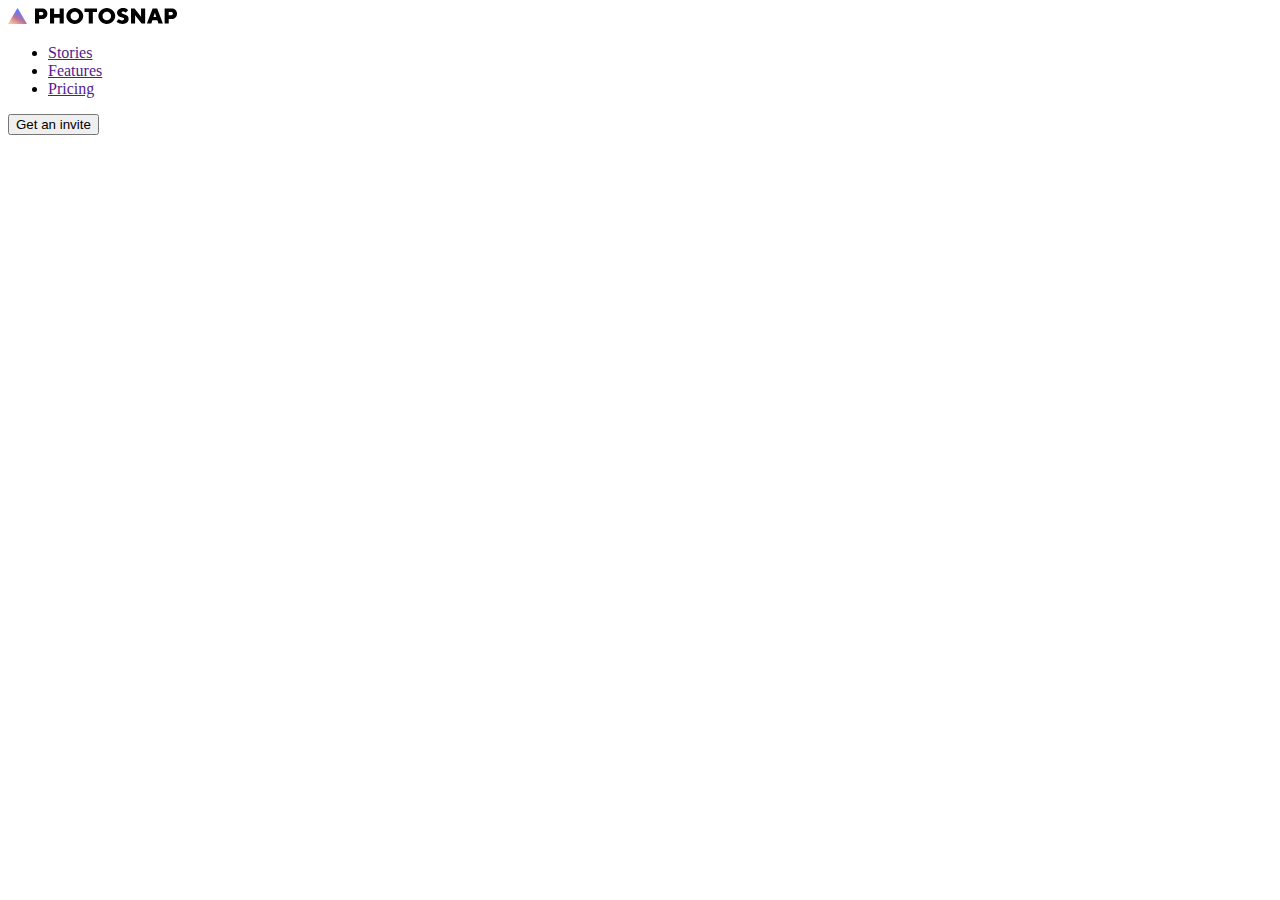
==== html/Pricing/pricing.html @ bd838626 "added new html and style file" ====
<!DOCTYPE html>
<html lang="en">
<head>
    <meta charset="UTF-8">
    <meta http-equiv="X-UA-Compatible" content="IE=edge">
    <meta name="viewport" content="width=device-width, initial-scale=1.0">
    <title>Photosnap | Features</title>
</head>
<body>

    <header>
        <div class="navbar">
            <div class="logo">
                <a href="../../index.html"><img src="../../images/shared/desktop/logo.svg" alt=""></a>
            </div>
            <ul class="nav_links">
                <li><a href="">Stories</a></li>
                <li><a href="">Features</a></li>
                <li><a href="">Pricing</a></li>
            </ul>
            <div class="nav_button">
                <button>Get an invite</button>
            </div>
        </div>
    </header>
    
</body>
</html>
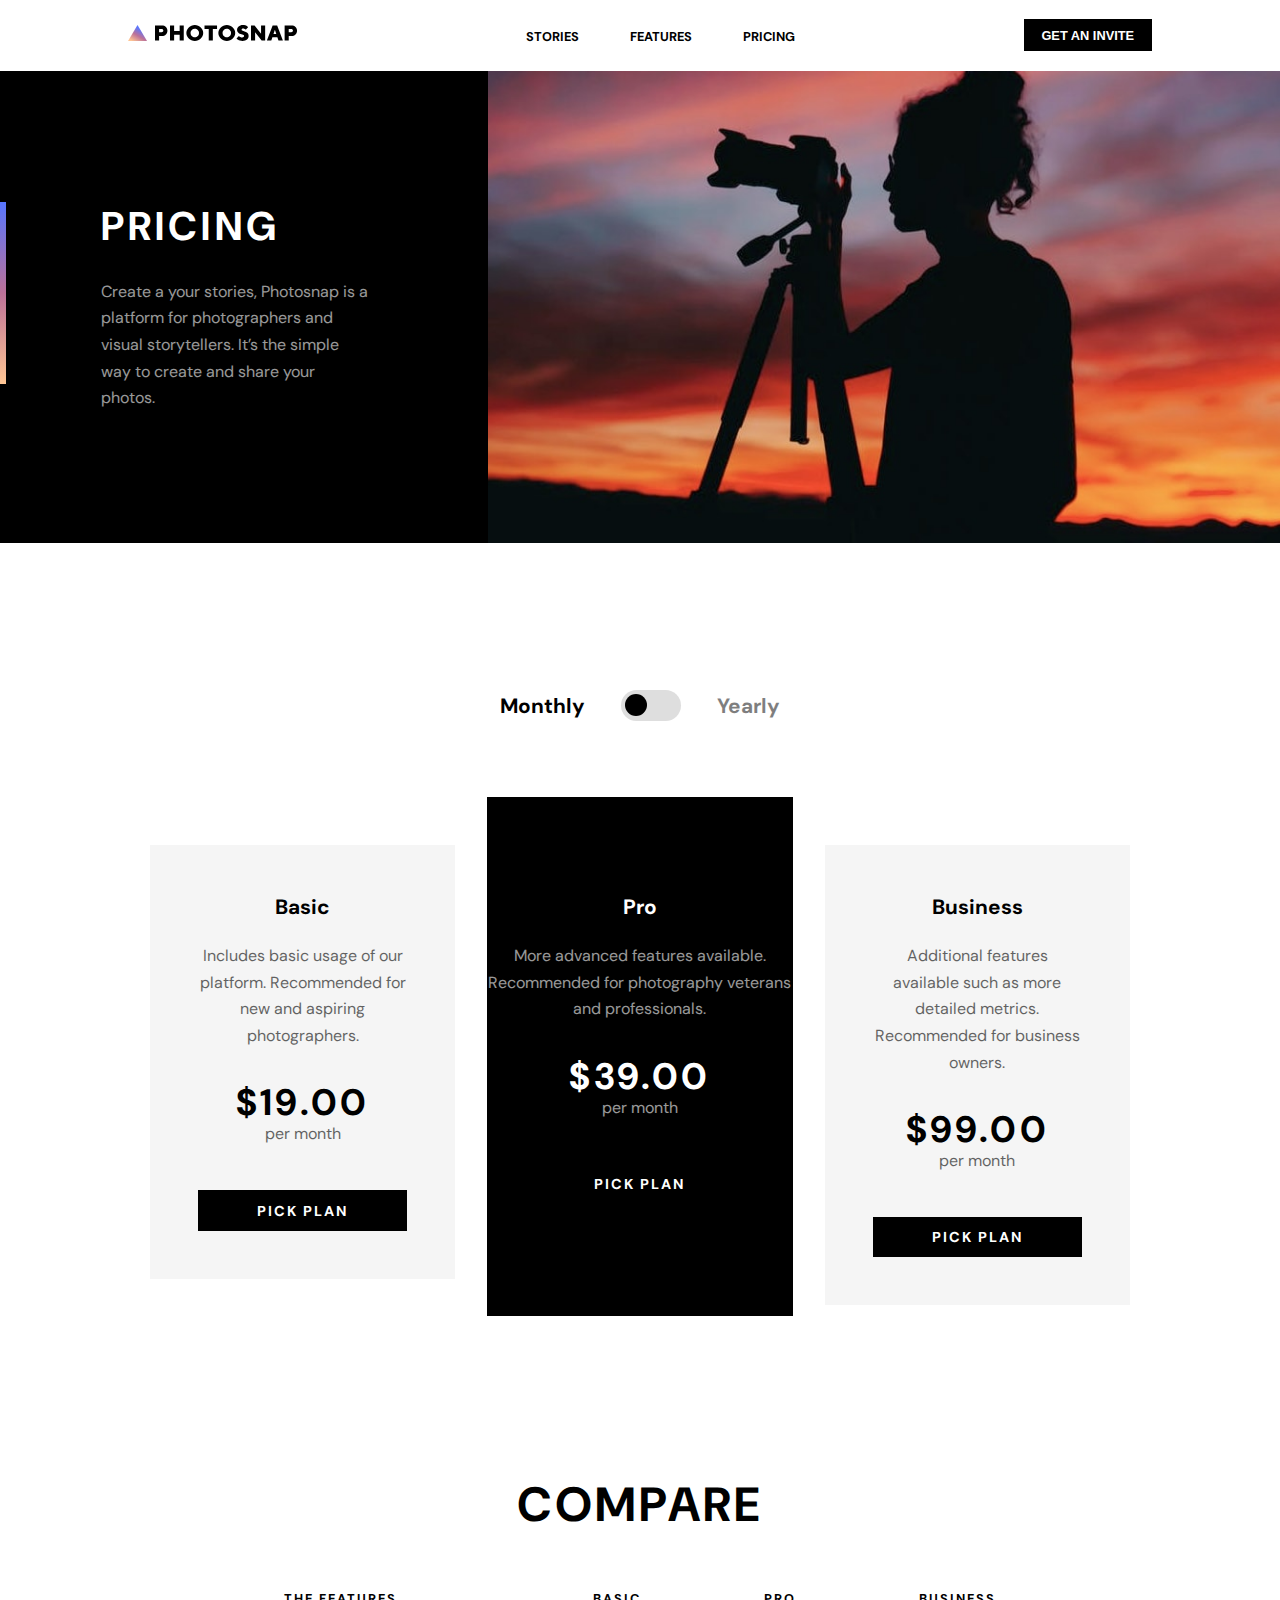
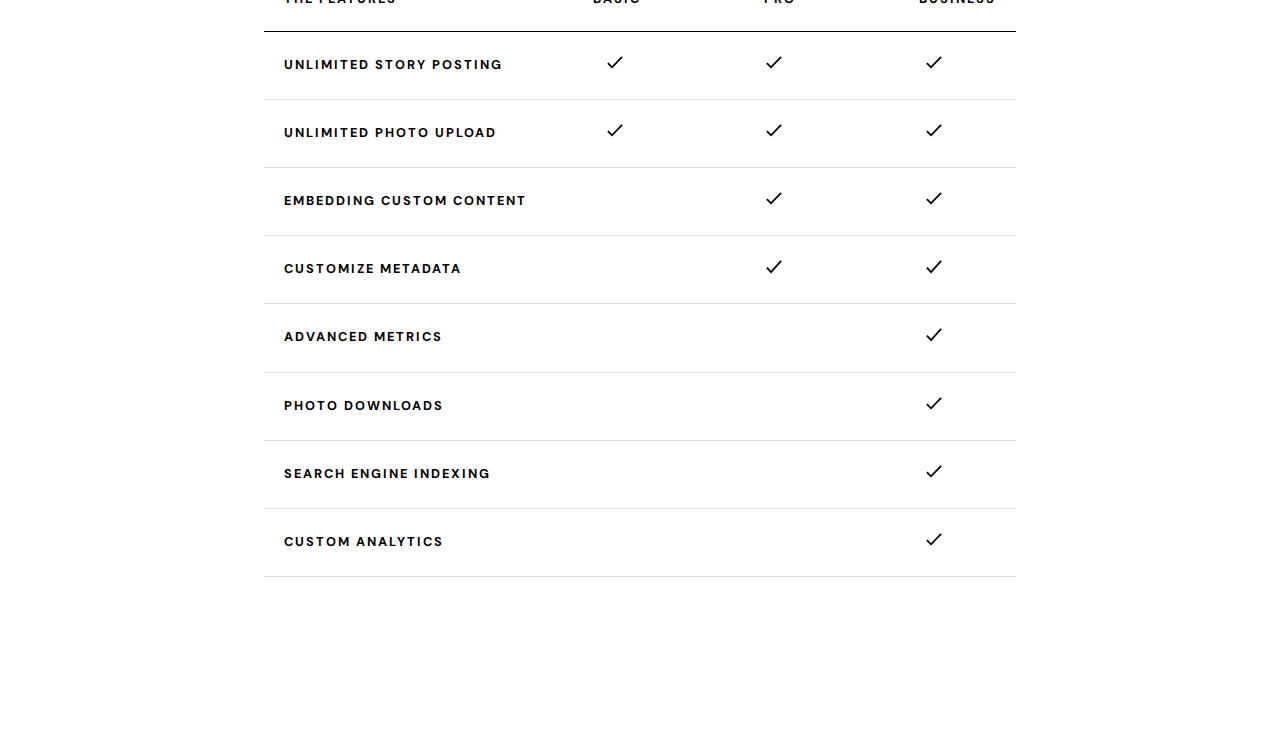
==== commit 0f65204a: "added new element and style" ====
--- a/html/Pricing/pricing.html
+++ b/html/Pricing/pricing.html
@@ -4,7 +4,9 @@
     <meta charset="UTF-8">
     <meta http-equiv="X-UA-Compatible" content="IE=edge">
     <meta name="viewport" content="width=device-width, initial-scale=1.0">
-    <title>Photosnap | Features</title>
+    <title>Photosnap | Price</title>
+
+    <link rel="stylesheet" href="pricing.css">
 </head>
 <body>
 
@@ -23,6 +25,295 @@
             </div>
         </div>
     </header>
+
+    <section>
+        <div class="price_home">
+            <div class="price_home_text">
+                <div class="price_home_content">
+                    <div class="radial_gradient"></div>
+                    <div>
+                        <h1 class="price_home_h1">
+                            PRICING
+                        </h1>
+                        <p class="price_home_desc">
+                            Create a your stories, Photosnap is a platform for photographers and visual storytellers. It’s the simple way to create
+                            and share your photos.
+                        </p>
+                    </div>
+                </div>
+            </div>
+            <picture>
+                <source media="(max-width: 768px)" srcset="../../images/pricing/tablet/hero.jpg"/>
+                <source media="(max-width: 576px)" srcset="../../images/pricing/mobile/hero.jpg"/>
+                <img src="../../images/pricing/desktop/hero.jpg" alt="" />
+            </picture>
+        </div>
+    </section>
+
+    <section class="pricing">
+        <div class="pricing_container">
+            <div class="price_container1">
+                <div class="price_text">
+                    <label for="" class="toggle">
+                        <input type="checkbox" name="" id="" class="toggle_element" role="switch">
+                        <span class="toggle_label">Monthly</span>
+                        <div class="toggle__decor">
+                            <div class="toggle__thumb"></div>
+                        </div>
+                        <span class="toggle_label right-label">Yearly</span>
+                    </label>
+                </div>
+                <div class="price_content">
+                    <div class="price_card">
+                        <div class="price_card_content">
+                            <div class="price_card_header">
+                                <h2 class="price_card_head">Basic</h2>
+                                <p class="price_card_desc">
+                                    Includes basic usage of our platform. Recommended for new and aspiring photographers.
+                                </p>
+                            </div>
+
+                            <div class="price_card_price">
+                                <span class="price_card_text1">$19.00</span>
+
+                                <span class="price_card_text2">per month</span>
+                            </div>
+
+                            <a href="" class="price_card_btn">PICK PLAN</a>
+                        </div>
+                    </div>
+
+                    <div class="price_card_highlight">
+                        <div class="price_card_content">
+                            <div class="price_card_header">
+                                <h2 class="price_card_head">Pro</h2>
+                                <p class="price_card_desc">
+                                    More advanced features available. Recommended for photography veterans and professionals.
+                                </p>
+                            </div>
+                    
+                            <div class="price_card_price">
+                                <span class="price_card_text1">$39.00</span>
+                    
+                                <span class="price_card_text2">per month</span>
+                            </div>
+                    
+                            <a href="" class="price_card_btn">PICK PLAN</a>
+                        </div>
+                    </div>
+
+                    <div class="price_card">
+                        <div class="price_card_content">
+                            <div class="price_card_header">
+                                <h2 class="price_card_head">Business</h2>
+                                <p class="price_card_desc">
+                                    Additional features available such as more detailed metrics. Recommended for business owners.
+                                </p>
+                            </div>
+                    
+                            <div class="price_card_price">
+                                <span class="price_card_text1">$99.00</span>
+                    
+                                <span class="price_card_text2">per month</span>
+                            </div>
+                    
+                            <a href="" class="price_card_btn">PICK PLAN</a>
+                        </div>
+                    </div>
+                </div>
+            </div>
+            <div class="price_container2">
+                <h2 class="price_compare">COMPARE</h2>
+                <div class="price_table_compare">
+                    <div class="price_table_header">
+                        <p class="price_header_desc">
+                            THE FEATURES
+                        </p>
+                        <ul class="price_header_list">
+                            <li class="price_header_listed">BASIC</li>
+                            <li class="price_header_listed">PRO</li>
+                            <li class="price_header_listed">BUSINESS</li>
+                        </ul>
+                    </div>
+
+                    <div class="price_table_body">
+                        <p class="price_body_desc">
+                            UNLIMITED STORY POSTING
+                        </p>
+
+                        <ul class="price_body_list">
+                            <li>
+                                <span>basic</span>
+                                <img src="../../images/pricing/desktop/check.svg" alt="check mark" class="check-mark">
+                            </li>
+
+                            <li>
+                                <span>pro</span>
+                                <img src="../../images/pricing/desktop/check.svg" alt="check mark" class="check-mark">
+                            </li>
+
+                            <li>
+                                <span>business</span>
+                                <img src="../../images/pricing/desktop/check.svg" alt="check mark" class="check-mark">
+                            </li>
+                        </ul>
+                    </div>
+
+                    <div class="price_table_body">
+                        <p class="price_body_desc">
+                            UNLIMITED PHOTO UPLOAD
+                        </p>
+                    
+                        <ul class="price_body_list">
+                            <li>
+                                <span>basic</span>
+                                <img src="../../images/pricing/desktop/check.svg" alt="check mark" class="check-mark">
+                            </li>
+                    
+                            <li>
+                                <span>pro</span>
+                                <img src="../../images/pricing/desktop/check.svg" alt="check mark" class="check-mark">
+                            </li>
+                    
+                            <li>
+                                <span>business</span>
+                                <img src="../../images/pricing/desktop/check.svg" alt="check mark" class="check-mark">
+                            </li>
+                        </ul>
+                    </div>
+
+                    <div class="price_table_body">
+                        <p class="price_body_desc">
+                            EMBEDDING CUSTOM CONTENT
+                        </p>
+                    
+                        <ul class="price_body_list">
+                            <li>
+                                <span>basic</span>
+                                
+                            </li>
+                    
+                            <li>
+                                <span>pro</span>
+                                <img src="../../images/pricing/desktop/check.svg" alt="check mark" class="check-mark">
+                            </li>
+                    
+                            <li>
+                                <span>business</span>
+                                <img src="../../images/pricing/desktop/check.svg" alt="check mark" class="check-mark">
+                            </li>
+                        </ul>
+                    </div>
+
+                    <div class="price_table_body">
+                        <p class="price_body_desc">
+                            CUSTOMIZE METADATA
+                        </p>
+                    
+                        <ul class="price_body_list">
+                            <li>
+                                <span>basic</span>
+                            </li>
+                    
+                            <li>
+                                <span>pro</span>
+                                <img src="../../images/pricing/desktop/check.svg" alt="check mark" class="check-mark">
+                            </li>
+                    
+                            <li>
+                                <span>business</span>
+                                <img src="../../images/pricing/desktop/check.svg" alt="check mark" class="check-mark">
+                            </li>
+                        </ul>
+                    </div>
+
+                    <div class="price_table_body">
+                        <p class="price_body_desc">
+                            ADVANCED METRICS
+                        </p>
+                    
+                        <ul class="price_body_list">
+                            <li>
+                                <span>basic</span>
+                            </li>
+                    
+                            <li>
+                                <span>pro</span>
+                            </li>
+                    
+                            <li>
+                                <span>business</span>
+                                <img src="../../images/pricing/desktop/check.svg" alt="check mark" class="check-mark">
+                            </li>
+                        </ul>
+                    </div>
+
+                    <div class="price_table_body">
+                        <p class="price_body_desc">
+                            PHOTO DOWNLOADS
+                        </p>
+                    
+                        <ul class="price_body_list">
+                            <li>
+                                <span>basic</span>
+                            </li>
+                    
+                            <li>
+                                <span>pro</span>
+                            </li>
+                    
+                            <li>
+                                <span>business</span>
+                                <img src="../../images/pricing/desktop/check.svg" alt="check mark" class="check-mark">
+                            </li>
+                        </ul>
+                    </div>
+
+                    <div class="price_table_body">
+                        <p class="price_body_desc">
+                            SEARCH ENGINE INDEXING
+                        </p>
+                    
+                        <ul class="price_body_list">
+                            <li>
+                                <span>basic</span>
+                            </li>
+                    
+                            <li>
+                                <span>pro</span>
+                            </li>
+                    
+                            <li>
+                                <span>business</span>
+                                <img src="../../images/pricing/desktop/check.svg" alt="check mark" class="check-mark">
+                            </li>
+                        </ul>
+                    </div>
+
+                    <div class="price_table_body">
+                        <p class="price_body_desc">
+                            CUSTOM ANALYTICS
+                        </p>
+                    
+                        <ul class="price_body_list">
+                            <li>
+                                <span>basic</span>
+                            </li>
+                    
+                            <li>
+                                <span>pro</span>
+                            </li>
+                    
+                            <li>
+                                <span>business</span>
+                                <img src="../../images/pricing/desktop/check.svg" alt="check mark" class="check-mark">
+                            </li>
+                        </ul>
+                    </div>
+                </div>
+            </div>
+        </div>
+    </section>
     
 </body>
 </html>--- a/html/Pricing/pricing.css
+++ b/html/Pricing/pricing.css
@@ -0,0 +1,529 @@
+@import url('https://fonts.googleapis.com/css2?family=DM+Sans:opsz,wght@9..40,400;9..40,500;9..40,600;9..40,700&display=swap');
+
+* {
+    margin: 0;
+    padding: 0;
+    box-sizing: border-box;
+    text-decoration: none;
+    list-style: none;
+    border: none;
+    outline: none;
+    list-style-type: none;
+}
+
+*::before,
+*::after {
+    margin: 0;
+    padding: 0;
+    box-sizing: inherit;
+}
+
+/* ==========
+Variables
+========= */
+
+:root {
+    --accent-color-1: hsl(28, 100%, 79%);
+    --accent-color-2: hsl(329, 36%, 59%);
+    --accent-color-3: hsl(229, 100%, 67%);
+    --pure-black: hsl(0, 0%, 0%);
+    --light-grey: hsl(0, 0%, 87%);
+    --light-grey-2: hsl(0, 0%, 96%);
+    --pure-white: hsl(0, 0%, 100%);
+    --fs-400: 400;
+    --fs-500: 500;
+    --fs-700: 700;
+}
+
+/* ========
+common
+====== */
+
+body {
+    font-family: 'DM Sans', sans-serif;
+    overflow-x: hidden;
+}
+
+section {
+    display: block;
+}
+
+img{
+    height: 100%;
+    width: 100%;
+    max-width: 100%;
+    overflow-clip-margin: content-box;
+    overflow: clip;
+}
+
+/* =============
+header
+============= */
+header {
+    width: 100%;
+}
+
+.navbar {
+    padding: 1.5vw 10%;
+    display: flex;
+    align-items: center;
+    justify-content: space-between;
+    background-color: var(--pure-white);
+}
+
+.navbar .nav_links {
+    display: inline-flex;
+}
+
+.navbar .nav_links li {
+    padding: 0 2vw;
+}
+
+.navbar .nav_links li a {
+    color: var(--pure-black);
+    font-weight: var(--fs-700);
+    font-size: 1vw;
+    text-transform: uppercase;
+}
+
+.navbar .nav_links li a:hover {
+    color: var(--color-gray);
+}
+
+.navbar .nav_button button {
+    font-size: 1vw;
+    padding: .67vw 1.4vw;
+    text-transform: uppercase;
+    background-color: var(--pure-black);
+    color: var(--pure-white);
+    font-weight: var(--fs-700);
+}
+
+/* ============
+price home
+=============== */
+
+.price_home {
+    display: grid;
+    grid-template-columns: minmax(27.3rem, 8.3fr) minmax(49.5rem, 6.1fr) ;
+}
+
+.price_home_text{
+    order: 1;
+    align-items: center;
+    justify-content: center;
+    display: flex;
+    background-color: var(--pure-black);
+    position: relative;
+} 
+
+.price_home picture{
+    order: 2;
+}
+
+.price_home_content{
+    display: block;
+    max-width: 39rem;
+    margin-inline: 6.3rem;
+    padding-right: 1rem;
+    margin-block: 8rem;
+}
+
+.radial_gradient {
+    height: 11.4rem;
+    position: absolute;
+    top: auto;
+    left: 0;
+    width: 6px;
+    background-color: white;
+    background-image: linear-gradient(to top, var(--accent-color-1), var(--accent-color-2), var(--accent-color-3));
+    
+}
+
+.price_home_h1{
+    font-size: 2.5rem;
+    line-height: 1.2;
+    text-transform: uppercase;
+    font-weight: var(--fs-700);
+    color: var(--pure-white);
+    letter-spacing: 4.17px;
+}
+
+.price_home_desc{
+    margin-top: 1.8rem;
+    font-size: 1rem;
+    line-height: 1.667;
+    opacity: 0.6;
+    color: var(--pure-white);
+    display: block;
+}
+
+
+@media (max-width: 708px) {
+    .price_home {
+    grid-template-columns: repeat(1, minmax(0, 1fr));
+    }
+    .price_home_text{
+        order: 2;
+    }
+    .price_home picture {
+        order: 1;
+    }
+    .radial_gradient{
+        top: 0;
+        height: 6px;
+        width: 12.8rem;
+        background-image: linear-gradient(0.6deg, #FFC593 0%, #BC7198 43.29%, #5A77FF 83.33%);
+    }
+    .price_home_h1{
+        font-size: 3.2rem;
+        line-height: 1.25;
+    }
+    .price_home_desc{
+        margin-top: 1.3rem;
+    }
+}
+
+/* ==========
+pricing
+======== */
+
+.pricing_container{
+    max-width: 980px;
+    width: 100%;
+    margin: 0 auto;
+}
+
+.price_container1{
+    padding-top: 9.2rem;
+}
+
+.price_container2{
+    padding-bottom: 11rem;
+    padding-top: 10rem;
+}
+
+.price_text{
+    text-align: center;
+}
+
+.toggle{
+    --metric-toggle-thumb-size: 1.4rem;
+    --metric-toggle-thumb-space: 0.25rem;
+    position: relative;
+    display: inline-flex;
+    align-items: center;
+    gap: 2.2rem;
+    cursor: default;
+}
+
+.toggle_element{
+    opacity: 0;
+    position: absolute;
+    top: 50%;
+    transform: translateY(-50%);
+    right: var(--metric-toggle-thumb-size);
+    width: 1em;
+    height: 1em;
+}
+
+
+input:not([type="range"]):not([type="color"]) {
+    writing-mode: horizontal-tb !important;
+}
+
+input[type="checkbox" i] {
+    background-color: initial;
+    cursor: default;
+    appearance: auto;
+}
+
+input {
+    color: fieldtext;
+    letter-spacing: normal;
+    word-spacing: normal;
+    line-height: normal;
+    text-transform: none;
+    text-indent: 0px;
+    text-shadow: none;
+    display: inline-block;
+    text-align: start;
+    -webkit-rtl-ordering: logical;
+}
+
+.toggle_label{
+    font-size: 1.3rem;
+    font-weight: var(--fs-700);
+}
+
+.toggle__decor {
+    display: block;
+    position: relative;
+    width: calc((var(--metric-toggle-thumb-size) * 2) + (var(--metric-toggle-thumb-space) * 4));
+    height: calc(var(--metric-toggle-thumb-size) + (var(--metric-toggle-thumb-space) * 2));
+    background-color: var(--light-grey);
+    box-sizing: content-box;
+    overflow: hidden;
+    border-radius: var(--metric-toggle-thumb-size);
+}
+
+.toggle__thumb {
+    display: grid;
+    width: var(--metric-toggle-thumb-size);
+    height: var(--metric-toggle-thumb-size);
+    box-shadow: var(--generic-shadow);
+    position: absolute;
+    top: var(--metric-toggle-thumb-space);
+    left: var(--metric-toggle-thumb-space);
+    will-change: transform;
+    z-index: 1;
+    place-items: center;
+    border-radius: var(--metric-toggle-thumb-size);
+    background: var(--pure-black);
+    transition: transform 200ms cubic-bezier(1, 0, 0.55, 0.85) 0s;
+}
+
+.right-label {
+    opacity: 0.5;
+}
+
+.price_content{
+    display: grid;
+    grid-column-gap: 2rem;
+    grid-template-columns: repeat(3, minmax(0px, 1fr));
+    margin-top: 4.8rem;
+    align-items: baseline;
+}
+
+.price_card{
+    background-color: var(--light-grey-2);
+    padding: 3rem 3rem;
+}
+
+.price_card_highlight {
+    background-color: var(--pure-black);
+    padding-top: 6rem;
+    padding-bottom: 7rem;
+    position: relative;
+}
+
+.price_card_highlight .price_card_head,
+.price_card_highlight .price_card_desc,
+.price_card_highlight .price_card_text1,
+.price_card_highlight .price_card_text2{
+    color: var(--pure-white);
+}
+
+.price_card_content{
+    grid-template-columns: 1fr;
+    display: grid;
+}
+
+.price_card_header{
+    text-align: center;
+}
+
+.price_card_head{
+    font-weight: var(--fs-700);
+    display: block;
+    font-size: 1.3em;
+}
+
+.price_card_desc,
+.price_card_highlight .price_card_desc{
+    margin-top: 1.4rem;
+    font-size: 1rem;
+    line-height: 1.667;
+    opacity: 0.6;
+    display: block; 
+}
+
+.price_card_price{
+    margin-top: 1.8rem;
+    align-items: center;
+    display: flex;
+    flex-direction: column;
+}
+
+.price_card_text1{
+    font-size: 2.3rem;
+    letter-spacing: 3.17px;
+    font-weight: var(--fs-700);
+}
+
+.price_card_text2{
+    line-height: 1;
+    font-size: 1rem;
+    opacity: 0.6;
+}
+
+.price_card_btn{
+    margin-top: 3rem;
+    background-color: var(--pure-black);
+    color: var(--pure-white);
+    padding-inline: 1rem;
+    padding-block: .7rem;
+    text-transform: uppercase;
+    text-align: center;
+    font-size: .9rem;
+    font-weight: var(--fs-700);
+    letter-spacing: 2px;
+    transition: all 0.2s ease 0s;
+}
+
+.price_compare{
+    font-size: 3rem;
+    line-height: 1.2;
+    text-align: center;
+    margin-bottom: 2rem;
+    text-transform: uppercase;
+    letter-spacing: 3.17px;
+    font-weight: var(--fs-700);
+}
+
+.price_table_compare {
+    max-width: 47rem;
+    margin-inline: auto;
+}
+
+.price_table_header{
+    border-bottom: 1px solid var(--pure-black);
+}
+
+.price_table_header,
+.price_table_body{
+    display: flex;
+    flex-direction: row;
+    padding: 0 20px;
+    padding-block: 1.5rem;
+    justify-content: space-between;
+    gap: 3rem;
+}
+
+.price_header_desc,
+.price_body_desc{
+    width: 350px;
+    font-size: .8rem;
+    letter-spacing: 2px;
+    font-weight: var(--fs-700);
+    text-transform: uppercase;
+}
+
+.price_header_list{
+    flex-basis: 33.7rem;
+    justify-content: space-between;
+    display: flex;
+    
+}
+
+.price_header_listed{
+    font-size: .8rem;
+    letter-spacing: 2px;
+    font-weight: var(--fs-700);
+    text-transform: uppercase;
+    display: list-item;
+    text-align: -webkit-match-parent;
+}
+
+.price_table_body{
+    border-bottom: 1px solid var(--light-grey);
+}
+
+.price_body_list{
+    display: flex;
+    justify-content: space-between;
+    padding-left: 1.3rem;
+    padding-right: 2.8rem;
+    flex-basis: 33.7rem;
+}
+
+.price_body_list li{
+    min-width: 1.6rem;
+    min-height: 1.2rem;
+    display: flex;
+    flex-direction: column;
+    gap: 0.8rem;
+}
+
+.price_body_list li span{
+    display: none;
+    text-align: -webkit-match-parent;
+    text-transform: uppercase;
+    font-size: 1rem;
+    font-weight: var(--fs-700);
+    letter-spacing: 1.67px;
+    opacity: 0.5;
+    color: var(--pure-black);
+}
+
+.check-mark {
+    width: 1rem;
+    height: auto;
+}
+
+
+
+@media (max-width: 768px) {
+    .pricing_container{
+        max-width: 713px;
+    }
+    .price_container1{
+        padding-top: 6.4rem;
+    }
+    .price_container2 {
+        padding-bottom: 11.2rem;
+        padding-top: 11.2rem;
+    }
+    .price_content{
+        grid-template-columns: repeat(1, minmax(0px, 1fr));
+        gap: 2.4rem;
+    }
+    .price_card_content{
+        grid-template-columns: minmax(0px, 27rem) 1fr;
+    }
+    .price_card_header {
+        text-align: left;
+    }
+    .price_card_price {
+        margin-top: 0;
+        align-items: flex-end;
+    }
+    .price_card_header{
+        align-items: center;
+        padding-left: 2.5rem;
+        flex-direction: column;
+    }
+    .price_header_list,
+    .price_body_list {
+        flex-basis: 100%;
+    }
+    .price_table_body{
+        flex-direction: column;
+    }
+    .price_body_list li span{
+        display: block;
+    }
+}
+
+@media (max-width: 576px) {
+    .pricing_container{
+        max-width: 540px;
+        padding-right: 1.2rem;
+        padding-left: 1.2rem;
+    }
+    .price_container2 {
+        padding-bottom: 6.4rem;
+        padding-top: 6.4rem;
+    }
+    .price_card_header {
+        text-align: center;
+    }
+    .price_card_price{
+        margin-top: 3.2rem;
+        align-items: center;
+    }
+    .price_compare{
+        font-size: 3.2rem;
+        line-height: 1.25;
+    }
+}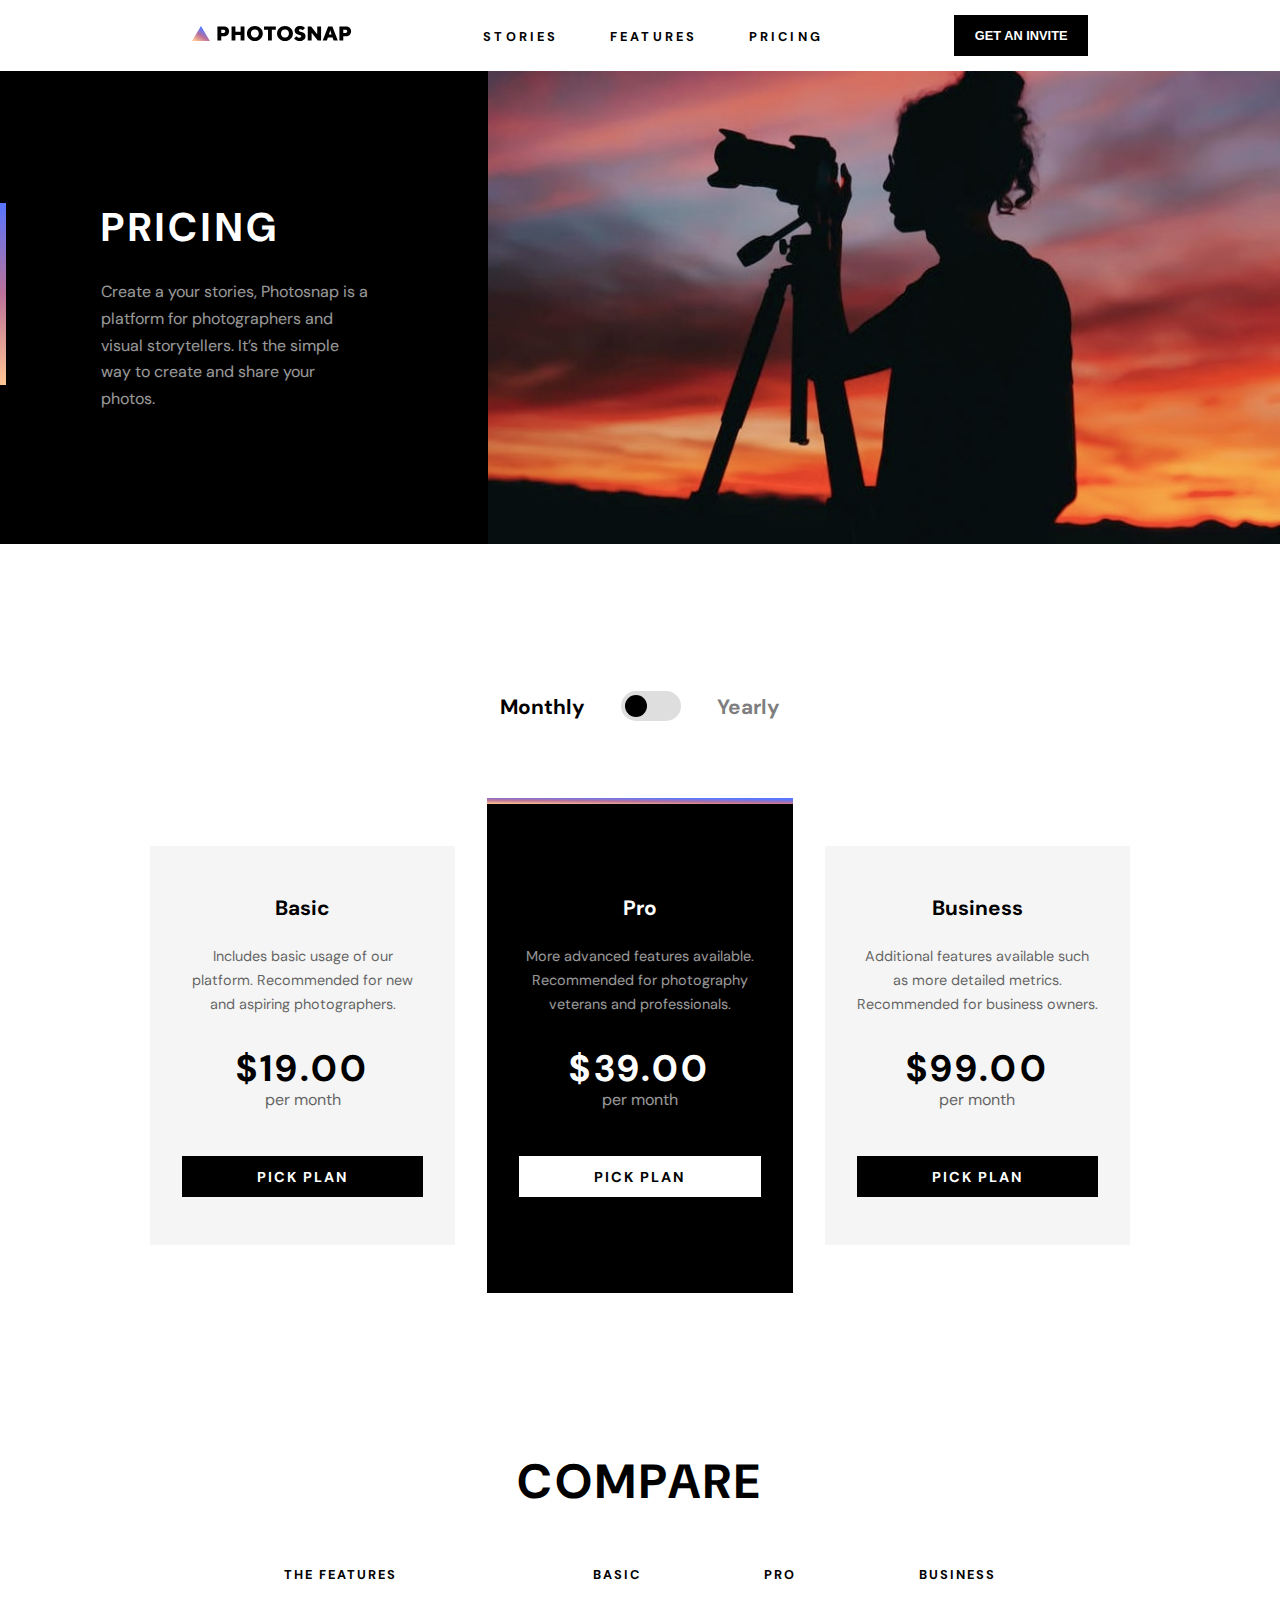
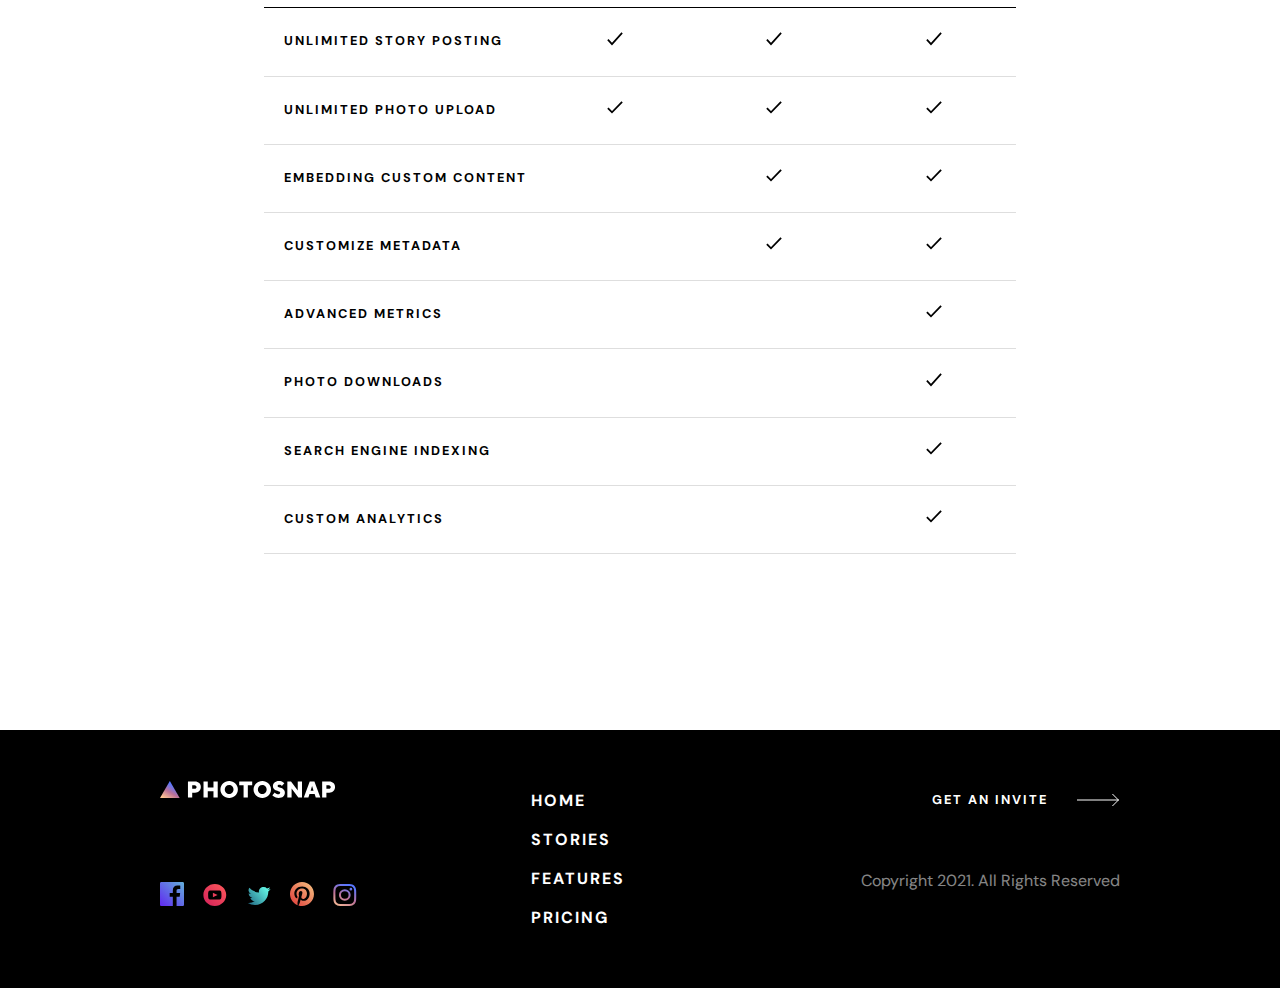
==== commit f4a876a1: "make changes to pricing, features html and css file" ====
--- a/html/Pricing/pricing.html
+++ b/html/Pricing/pricing.html
@@ -43,7 +43,7 @@
                 </div>
             </div>
             <picture>
-                <source media="(max-width: 768px)" srcset="../../images/pricing/tablet/hero.jpg"/>
+                <source media="(max-width: 768px)" srcset="../../images/pricing/tablet/hero.jpg 273w"/>
                 <source media="(max-width: 576px)" srcset="../../images/pricing/mobile/hero.jpg"/>
                 <img src="../../images/pricing/desktop/hero.jpg" alt="" />
             </picture>
@@ -314,6 +314,64 @@
             </div>
         </div>
     </section>
+
+    <footer>
+        <div class="container">
+            <div class="footer_grid">
+                <a href="../../index.html" class="footer__logo">
+                    <img src="../../images/shared/desktop/logo copy.svg" alt="">
+                </a>
+    
+                <div class="footer__social">
+                    <a href="">
+                        <img src="../../images/shared/desktop/facebook.svg" alt="facebook">
+                    </a>
+                    <a href="">
+                        <img src="../../images/shared/desktop/youtube.svg" alt="youtube">
+                    </a>
+                    <a href="">
+                        <img src="../../images/shared/desktop/twitter.svg" alt="twitter">
+                    </a>
+                    <a href="">
+                        <img src="../../images/shared/desktop/pinterest.svg" alt="pinterest">
+                    </a>
+                    <a href="">
+                        <img src="../../images/shared/desktop/instagram.svg" alt="instagram">
+                    </a>
+                </div>
+    
+                <nav class="footer__navigation">
+                    <ul class="flex">
+                        <li class="footer_text">
+                            <a href="">HOME</a>
+                        </li>
+                        <li class="footer_text">
+                            <a href="">STORIES</a>
+                        </li>
+                        <li class="footer_text">
+                            <a href="">FEATURES</a>
+                        </li>
+                        <li class="footer_text">
+                            <a href="">PRICING</a>
+                        </li>
+                    </ul>
+                </nav>
+    
+                <a href="#" class="footer_btn">
+                    get an invite
+                    <svg xmlns="http://www.w3.org/2000/svg" width="43px" height="14px">
+                        <g fill="none" fill-rule="evenodd" stroke="#fff">
+                            <path d="M0 7h41.864M35.428 1l6 6-6 6" />
+                        </g>
+                    </svg>
+                </a>
+    
+                <p class="footer_desc">
+                    Copyright 2021. All Rights Reserved
+                </p>
+            </div>
+        </div>
+    </footer>
     
 </body>
 </html>--- a/html/Pricing/pricing.css
+++ b/html/Pricing/pricing.css
@@ -64,13 +64,17 @@
 }
 
 .navbar {
-    padding: 1.5vw 10%;
+    padding: 1.2vw 15%;
     display: flex;
     align-items: center;
     justify-content: space-between;
     background-color: var(--pure-white);
 }
 
+.navbar .logo a img{
+    width: 10rem;
+}
+
 .navbar .nav_links {
     display: inline-flex;
 }
@@ -82,21 +86,27 @@
 .navbar .nav_links li a {
     color: var(--pure-black);
     font-weight: var(--fs-700);
-    font-size: 1vw;
-    text-transform: uppercase;
+    font-size: .8rem;
+    text-transform: uppercase;
+    letter-spacing: .2rem;
 }
 
 .navbar .nav_links li a:hover {
-    color: var(--color-gray);
+    color: rgb(146, 146, 146);
 }
 
 .navbar .nav_button button {
-    font-size: 1vw;
-    padding: .67vw 1.4vw;
+    font-size: .8rem;
+    padding: 1vw 1.6vw;
     text-transform: uppercase;
     background-color: var(--pure-black);
     color: var(--pure-white);
     font-weight: var(--fs-700);
+}
+
+.navbar .nav_button button:hover{
+    background-color: rgb(146, 146, 146);
+    color: var(--pure-black);
 }
 
 /* ============
@@ -106,6 +116,7 @@
 .price_home {
     display: grid;
     grid-template-columns: minmax(27.3rem, 8.3fr) minmax(49.5rem, 6.1fr) ;
+    max-width: 100%;
 }
 
 .price_home_text{
@@ -159,7 +170,7 @@
 }
 
 
-@media (max-width: 708px) {
+@media (max-width: 768px) {
     .price_home {
     grid-template-columns: repeat(1, minmax(0, 1fr));
     }
@@ -168,6 +179,11 @@
     }
     .price_home picture {
         order: 1;
+    }
+    .price_home picture img{
+        width: 100%;
+        height: 60vh;
+        object-fit: cover;
     }
     .radial_gradient{
         top: 0;
@@ -297,14 +313,25 @@
 
 .price_card{
     background-color: var(--light-grey-2);
-    padding: 3rem 3rem;
+    padding: 3rem 2rem;
 }
 
 .price_card_highlight {
     background-color: var(--pure-black);
-    padding-top: 6rem;
-    padding-bottom: 7rem;
+    padding: 6rem 2rem;
     position: relative;
+}
+
+.price_card_highlight::before {
+    height: 6px;
+    width: 100%;
+    content: "";
+    position: absolute;
+    top: 0;
+    left: 0;
+    height: 6px;
+    width: 100%;
+    background-image: linear-gradient(0.6deg, #FFC593 0%, #BC7198 43.29%, #5A77FF 83.33%);
 }
 
 .price_card_highlight .price_card_head,
@@ -332,10 +359,15 @@
 .price_card_desc,
 .price_card_highlight .price_card_desc{
     margin-top: 1.4rem;
-    font-size: 1rem;
+    font-size: .9rem;
     line-height: 1.667;
     opacity: 0.6;
     display: block; 
+}
+
+.price_card_highlight .price_card_btn{
+    background-color: var(--pure-white);
+    color: var(--pure-black);
 }
 
 .price_card_price{
@@ -462,7 +494,6 @@
 }
 
 
-
 @media (max-width: 768px) {
     .pricing_container{
         max-width: 713px;
@@ -502,6 +533,10 @@
     }
     .price_body_list li span{
         display: block;
+    }
+    .price_card_highlight{
+        height: 100%;
+        width: 6px;
     }
 }
 
@@ -526,4 +561,181 @@
         font-size: 3.2rem;
         line-height: 1.25;
     }
+}
+
+/* footer */
+footer {
+    background-color: #000;
+    width: 100%;
+}
+
+.container {
+    width: 100%;
+    max-width: 75%;
+    margin: 0 auto;
+}
+
+.footer_grid {
+    display: grid;
+    grid-template-columns: 18vw 1fr 25vw;
+    grid-template-areas:
+        "logo navigation cta"
+        "social navigation copyright";
+    grid-row-gap: 8vw;
+    grid-column-gap: 11vw;
+    padding: 4vw 0;
+}
+
+.footer__logo {
+    grid-area: logo;
+}
+
+.footer__logo img {
+    width: 11rem;
+    height: auto;
+}
+
+.footer__social {
+    grid-area: social;
+    margin-top: -3vw;
+}
+
+.footer__social a img {
+    width: 1.5rem;
+    height: auto;
+    margin-right: 1.2vw;
+}
+
+.footer__navigation {
+    margin-bottom: 0;
+    grid-area: navigation;
+}
+
+.footer__navigation ul li {
+    padding: .7vw 0;
+}
+
+.footer__navigation ul li a:link,
+.footer__navigation ul li a:visited {
+    color: #fff;
+}
+
+.footer__navigation ul li a {
+    font-size: 1rem;
+    letter-spacing: 2px;
+    font-weight: 700;
+    text-transform: uppercase;
+}
+
+.footer__navigation ul li a:hover {
+    color: rgba(255, 255, 255, 0.61);
+}
+
+.footer_btn {
+    grid-area: cta;
+    text-transform: uppercase;
+    text-align: right;
+    font-size: 1vw;
+    font-weight: 700;
+    letter-spacing: 2px;
+    transition: all 0.2s;
+    display: inline-flex;
+    align-items: center;
+    gap: 1.8rem;
+    background-color: transparent;
+    transition: all 0.2s ease;
+    color: #fff;
+    justify-self: end;
+}
+
+.footer_btn:hover {
+    text-decoration: underline;
+}
+
+.footer_desc {
+    display: block;
+    color: #fff;
+    font-weight: 400;
+    font-size: 1rem;
+    opacity: 0.525;
+    grid-area: copyright;
+    justify-self: end;
+    margin-top: -4vw;
+}
+
+
+@media (max-width: 950px) {
+    .footer_grid {
+        grid-template-columns: repeat(2, 1fr);
+        grid-template-areas:
+            "logo cta"
+            "navigation ."
+            "social copyright";
+        justify-items: stretch;
+        grid-row-gap: 3rem;
+        grid-column-gap: .2rem;
+    }
+    .container {
+        max-width: 85%;
+    }
+
+    .footer__navigation {
+        margin-top: 0;
+        margin-bottom: 1rem;
+    }
+
+    .footer_text {
+        text-align: left;
+        
+        float: left;
+    }
+
+    .footer__navigation ul li a{
+        padding: 0 10px;
+    }
+
+    .footer_desc {
+        justify-self: end;
+    }
+
+    .footer_btn {
+        justify-self: end;
+        font-size: 1.7vw;
+    }
+}
+
+@media (max-width: 768px) {
+    .footer_grid {
+        display: grid;
+        grid-template-columns: minmax(0, 1fr);
+        grid-template-areas:
+            "logo"
+            "social"
+            "navigation"
+            "cta"
+            "copyright";
+        justify-items: center;
+        grid-row-gap: 2rem;
+    }
+
+    .footer__navigation ul {
+        gap: 2.5rem;
+    }
+
+    .footer_btn {
+        margin-bottom: 1vw;
+    }
+
+    .footer_btn,
+    .footer_desc {
+        justify-self: center;
+    }
+    .footer_text {
+        text-align: center;
+        float: none;
+    }
+    .footer__social a img {
+        margin-top: 2rem;
+    }
+
 }